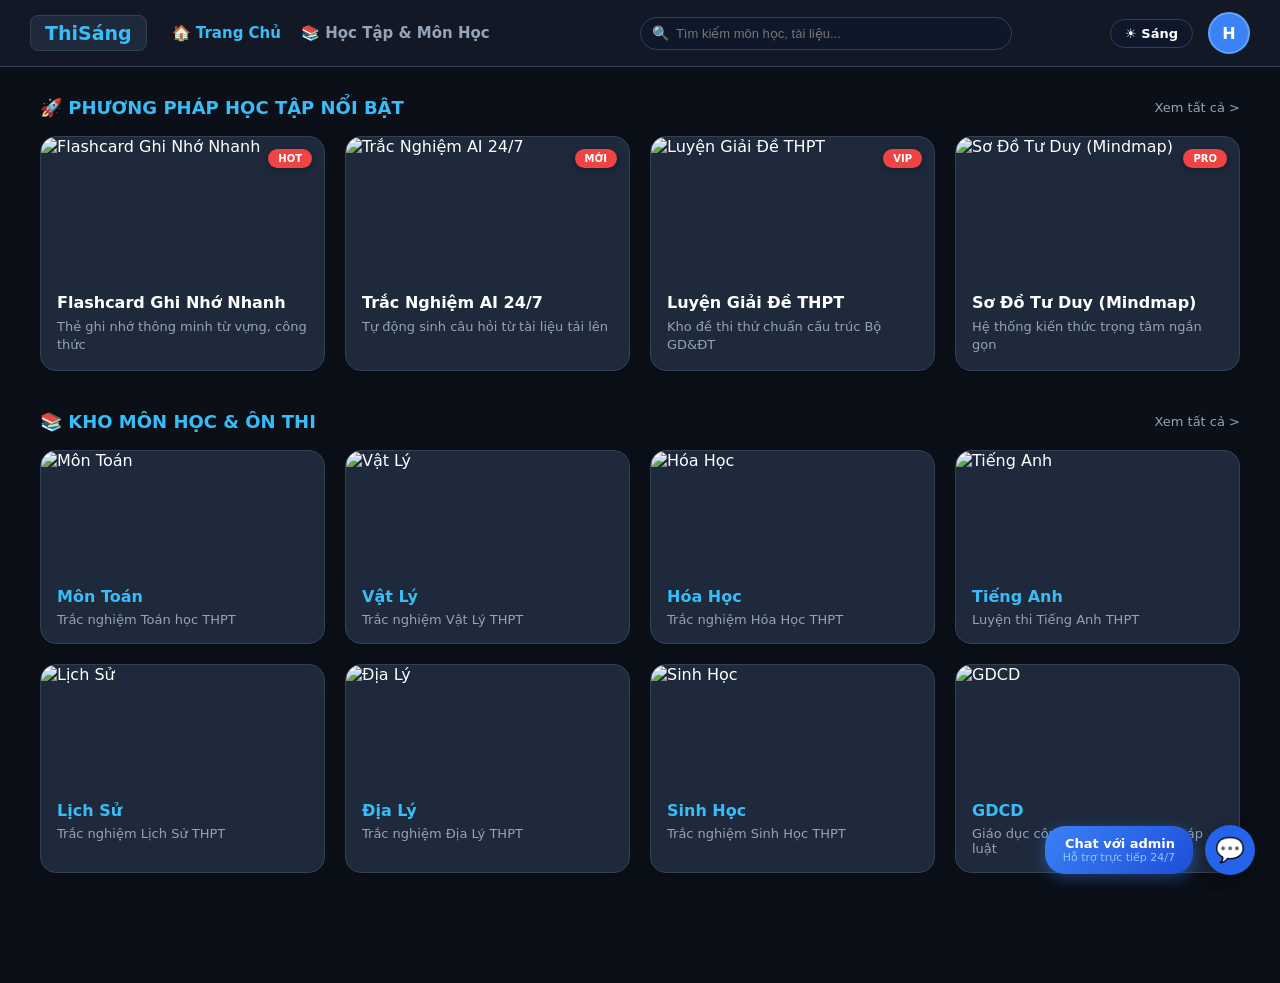
==== on-bai-web/public/index.html @ 6435c447 "update" ====
<!DOCTYPE html>
<html lang="vi">
<head>
  <meta charset="UTF-8">
  <meta name="viewport" content="width=device-width, initial-scale=1.0">
  <title>ThiSáng - Ôn Thi Trắc Nghiệm</title>

  <!-- 1. Nạp Firebase SDK Compat -->
  <script src="https://www.gstatic.com/firebasejs/10.8.0/firebase-app-compat.js"></script>
  <script src="https://www.gstatic.com/firebasejs/10.8.0/firebase-auth-compat.js"></script>
  <script src="https://www.gstatic.com/firebasejs/10.8.0/firebase-firestore-compat.js"></script>
</head>
<body style="margin: 0; background-color: #0b0f17;">

  <!-- Khai báo thẻ chứa giao diện chính -->
  <div id="app">
    <div style="text-align: center; color: #94a3b8; padding-top: 100px; font-family: sans-serif;">
      Đang tải...
    </div>
  </div>

  <!-- 2. Nạp file app.js với đường dẫn tương đối đúng -->
  <script src="app.js"></script>

</body>
</html>
<!-- Modal Tùy chỉnh & Tải lên tài liệu tạo đề AI -->
<div id="aiQuizModal" class="ai-modal-overlay" style="display: none;">
  <div class="ai-modal-content">
    <div class="ai-modal-header">
      <h3 id="modalSubjectTitle">Tạo Đề Trắc Nghiệm Thông Minh</h3>
      <button class="close-modal-btn" onclick="closeAiModal()">&times;</button>
    </div>

    <div class="ai-modal-body">
      <!-- Khu vực tải file/ảnh với nút dấu cộng -->
      <div class="upload-dropzone" onclick="document.getElementById('fileInput').click()">
        <div class="plus-icon-box">+</div>
        <p>Bấm vào đây hoặc kéo thả file tài liệu / ảnh chụp bài học vào đây</p>
        <span class="file-support-text">Hỗ trợ PDF, DOCX, PNG, JPG</span>
        <input type="file" id="fileInput" style="display: none;" accept=".pdf,.docx,.png,.jpg,.jpeg" onchange="handleFileSelect(event)">
      </div>
      <div id="selectedFileName" class="selected-file-name"></div>

      <!-- Tùy chỉnh số lượng câu hỏi -->
      <div class="quiz-settings-group">
        <label>Số lượng câu trắc nghiệm (4 lựa chọn): <span id="valMcq">10</span> câu</label>
        <input type="range" id="rangeMcq" min="5" max="30" step="5" value="10" oninput="document.getElementById('valMcq').innerText = this.value">
      </div>

      <div class="quiz-settings-group">
        <label>Số lượng câu Đúng / Sai: <span id="valTf">5</span> câu</label>
        <input type="range" id="rangeTf" min="0" max="10" step="1" value="5" oninput="document.getElementById('valTf').innerText = this.value">
      </div>

      <!-- Nút tạo đề -->
      <button class="generate-quiz-btn" onclick="generateAiQuiz()">🚀 Tạo 5 Đề Ngẫu Nhiên Bằng AI</button>
      <p class="free-limit-note">Lượt dùng Free: Còn lại <span id="remainingQuota">5</span>/5 lượt trong 5 giờ.</p>
    </div>
  </div>
</div>
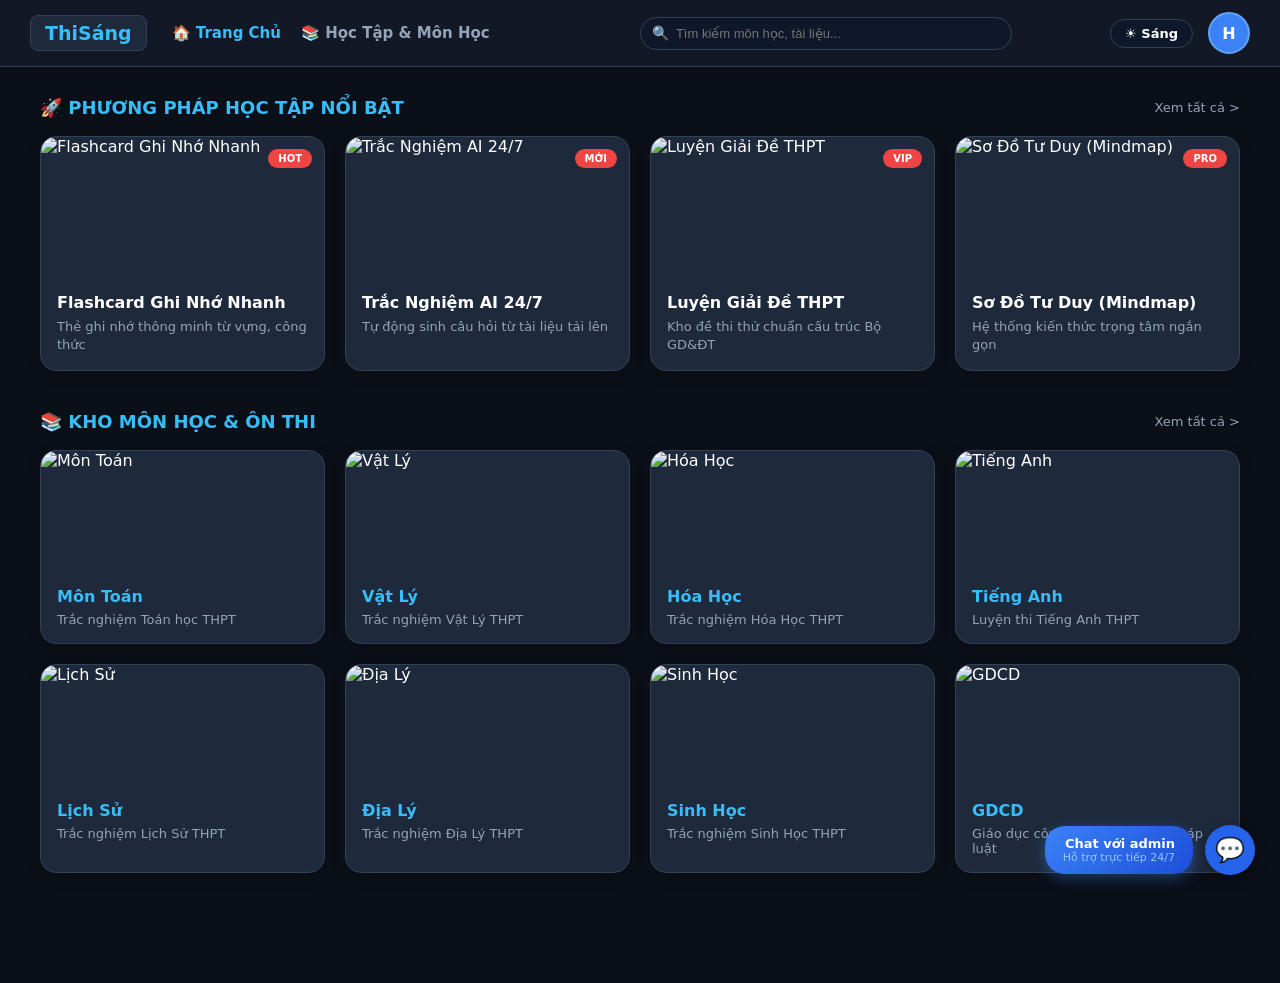
==== commit ae39ee36: "sua lai duong dan app.js trong index.html" ====
--- a/on-bai-web/public/index.html
+++ b/on-bai-web/public/index.html
@@ -19,43 +19,41 @@
     </div>
   </div>
 
-  <!-- 2. Nạp file app.js với đường dẫn tương đối đúng -->
-  <script src="app.js"></script>
-
-</body>
-</html>
-<!-- Modal Tùy chỉnh & Tải lên tài liệu tạo đề AI -->
-<div id="aiQuizModal" class="ai-modal-overlay" style="display: none;">
-  <div class="ai-modal-content">
-    <div class="ai-modal-header">
-      <h3 id="modalSubjectTitle">Tạo Đề Trắc Nghiệm Thông Minh</h3>
-      <button class="close-modal-btn" onclick="closeAiModal()">&times;</button>
-    </div>
-
-    <div class="ai-modal-body">
-      <!-- Khu vực tải file/ảnh với nút dấu cộng -->
-      <div class="upload-dropzone" onclick="document.getElementById('fileInput').click()">
-        <div class="plus-icon-box">+</div>
-        <p>Bấm vào đây hoặc kéo thả file tài liệu / ảnh chụp bài học vào đây</p>
-        <span class="file-support-text">Hỗ trợ PDF, DOCX, PNG, JPG</span>
-        <input type="file" id="fileInput" style="display: none;" accept=".pdf,.docx,.png,.jpg,.jpeg" onchange="handleFileSelect(event)">
-      </div>
-      <div id="selectedFileName" class="selected-file-name"></div>
-
-      <!-- Tùy chỉnh số lượng câu hỏi -->
-      <div class="quiz-settings-group">
-        <label>Số lượng câu trắc nghiệm (4 lựa chọn): <span id="valMcq">10</span> câu</label>
-        <input type="range" id="rangeMcq" min="5" max="30" step="5" value="10" oninput="document.getElementById('valMcq').innerText = this.value">
+  <!-- 2. Nạp file app.js kèm chống cache triệt để -->
+<script src="app.js?v=final_fix"></script>  <!-- Modal Tùy chỉnh & Tải lên tài liệu tạo đề AI -->
+  <div id="aiQuizModal" class="ai-modal-overlay" style="display: none;">
+    <div class="ai-modal-content">
+      <div class="ai-modal-header">
+        <h3 id="modalSubjectTitle">Tạo Đề Trắc Nghiệm Thông Minh</h3>
+        <button class="close-modal-btn" onclick="closeAiModal()">&times;</button>
       </div>
 
-      <div class="quiz-settings-group">
-        <label>Số lượng câu Đúng / Sai: <span id="valTf">5</span> câu</label>
-        <input type="range" id="rangeTf" min="0" max="10" step="1" value="5" oninput="document.getElementById('valTf').innerText = this.value">
+      <div class="ai-modal-body">
+        <!-- Khu vực tải file/ảnh với nút dấu cộng -->
+        <div class="upload-dropzone" onclick="document.getElementById('fileInput').click()">
+          <div class="plus-icon-box">+</div>
+          <p>Bấm vào đây hoặc kéo thả file tài liệu / ảnh chụp bài học vào đây</p>
+          <span class="file-support-text">Hỗ trợ PDF, DOCX, PNG, JPG</span>
+          <input type="file" id="fileInput" style="display: none;" accept=".pdf,.docx,.png,.jpg,.jpeg" onchange="handleFileSelect(event)">
+        </div>
+        <div id="selectedFileName" class="selected-file-name"></div>
+
+        <!-- Tùy chỉnh số lượng câu hỏi -->
+        <div class="quiz-settings-group">
+          <label>Số lượng câu trắc nghiệm (4 lựa chọn): <span id="valMcq">10</span> câu</label>
+          <input type="range" id="rangeMcq" min="5" max="30" step="5" value="10" oninput="document.getElementById('valMcq').innerText = this.value">
+        </div>
+
+        <div class="quiz-settings-group">
+          <label>Số lượng câu Đúng / Sai: <span id="valTf">5</span> câu</label>
+          <input type="range" id="rangeTf" min="0" max="10" step="1" value="5" oninput="document.getElementById('valTf').innerText = this.value">
+        </div>
+
+        <!-- Nút tạo đề -->
+        <button class="generate-quiz-btn" onclick="generateAiQuiz()">🚀 Tạo 5 Đề Ngẫu Nhiên Bằng AI</button>
+        <p class="free-limit-note">Lượt dùng Free: Còn lại <span id="remainingQuota">5</span>/5 lượt trong 5 giờ.</p>
       </div>
-
-      <!-- Nút tạo đề -->
-      <button class="generate-quiz-btn" onclick="generateAiQuiz()">🚀 Tạo 5 Đề Ngẫu Nhiên Bằng AI</button>
-      <p class="free-limit-note">Lượt dùng Free: Còn lại <span id="remainingQuota">5</span>/5 lượt trong 5 giờ.</p>
     </div>
   </div>
-</div>+</body>
+</html>
